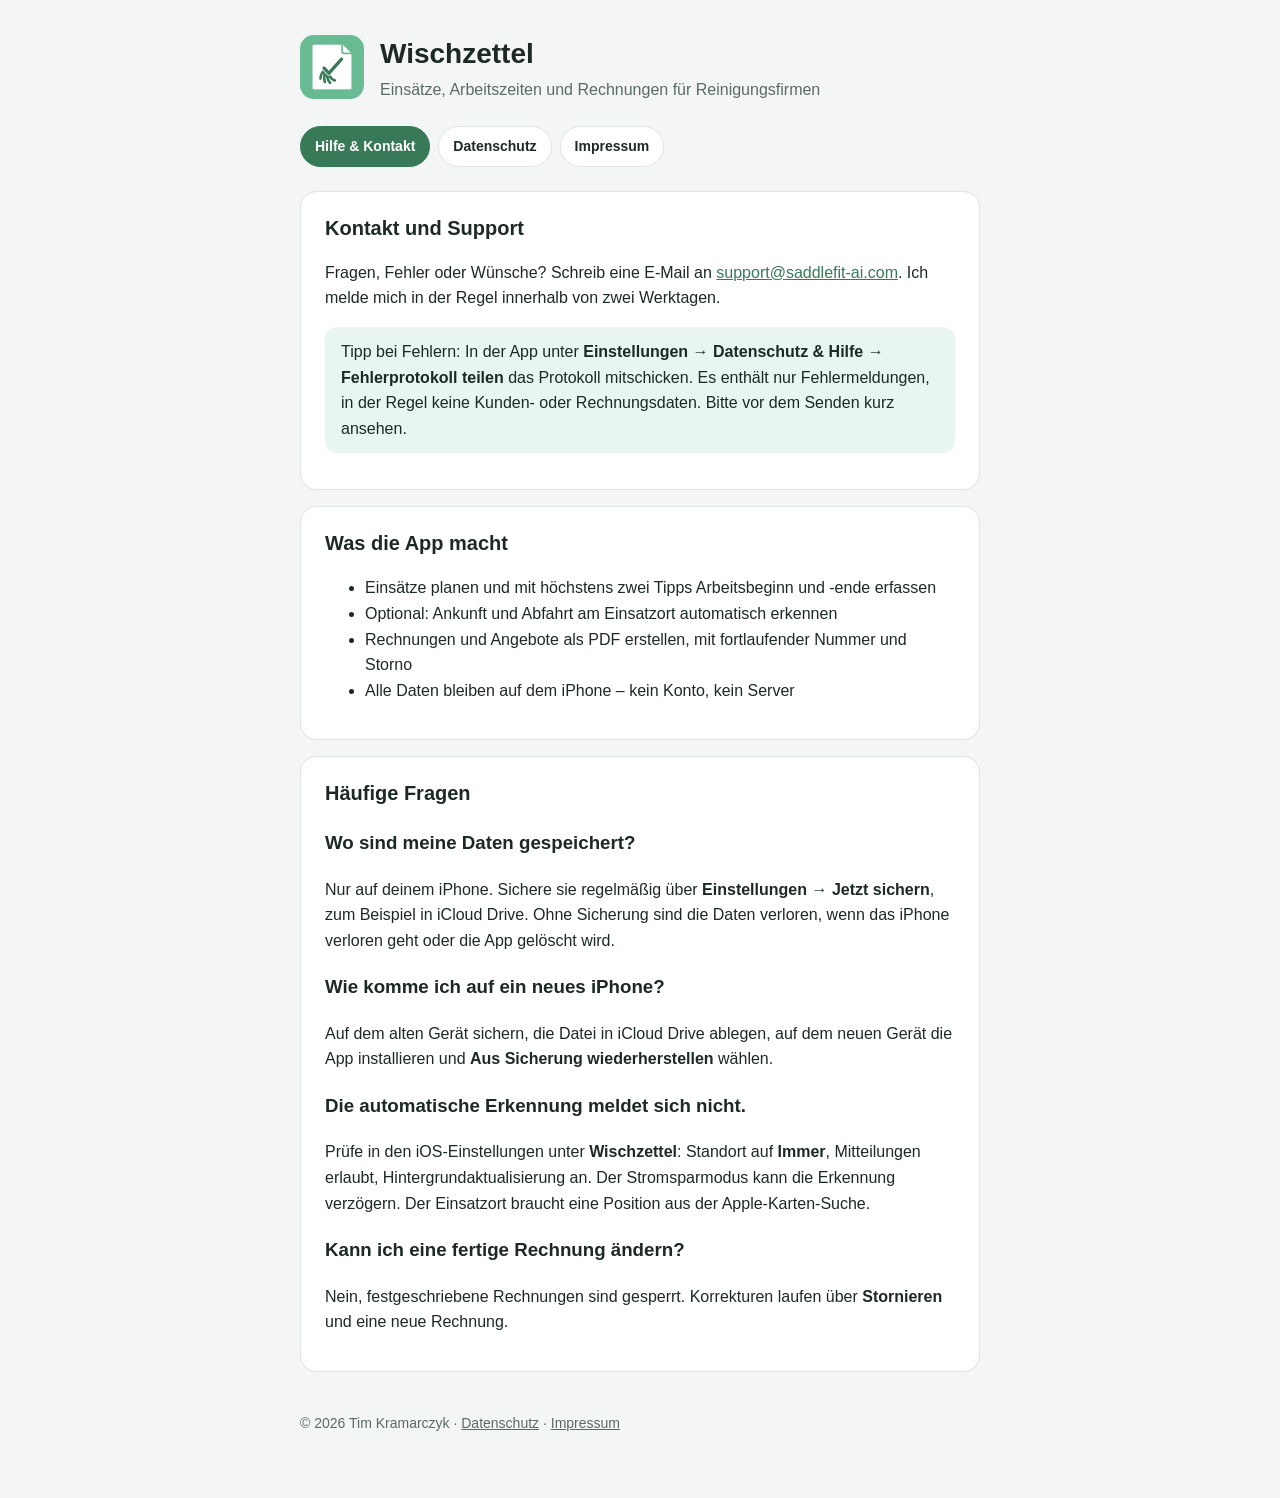
==== index.html @ 9081d2c6 "Webseite Wischzettel: Hilfe, Datenschutz, Impressum" ====
<!doctype html>
<html lang="de">
<head>
  <meta charset="utf-8">
  <meta name="viewport" content="width=device-width, initial-scale=1">
  <title>Wischzettel – Hilfe und Kontakt</title>
  <meta name="description" content="Wischzettel: Arbeitszeiten, Einsätze und Rechnungen für Reinigungsfirmen – alles lokal auf dem iPhone.">
  <link rel="stylesheet" href="style.css">
  <link rel="icon" href="icon.png">
</head>
<body>
<div class="seite">
  <header>
    <img src="icon.png" alt="">
    <div>
      <h1>Wischzettel</h1>
      <p>Einsätze, Arbeitszeiten und Rechnungen für Reinigungsfirmen</p>
    </div>
  </header>
  <nav>
    <a href="./" aria-current="page">Hilfe &amp; Kontakt</a>
    <a href="datenschutz.html">Datenschutz</a>
    <a href="impressum.html">Impressum</a>
  </nav>

  <div class="karte">
    <h2>Kontakt und Support</h2>
    <p>Fragen, Fehler oder Wünsche? Schreib eine E-Mail an
      <a href="mailto:support@saddlefit-ai.com">support@saddlefit-ai.com</a>. Ich melde mich in der Regel innerhalb von zwei Werktagen.</p>
    <p class="hinweis">Tipp bei Fehlern: In der App unter <b>Einstellungen → Datenschutz &amp; Hilfe → Fehlerprotokoll teilen</b>
      das Protokoll mitschicken. Es enthält nur Fehlermeldungen, in der Regel keine Kunden- oder Rechnungsdaten. Bitte vor dem Senden kurz ansehen.</p>
  </div>

  <div class="karte">
    <h2>Was die App macht</h2>
    <ul>
      <li>Einsätze planen und mit höchstens zwei Tipps Arbeitsbeginn und -ende erfassen</li>
      <li>Optional: Ankunft und Abfahrt am Einsatzort automatisch erkennen</li>
      <li>Rechnungen und Angebote als PDF erstellen, mit fortlaufender Nummer und Storno</li>
      <li>Alle Daten bleiben auf dem iPhone – kein Konto, kein Server</li>
    </ul>
  </div>

  <div class="karte">
    <h2>Häufige Fragen</h2>
    <h3>Wo sind meine Daten gespeichert?</h3>
    <p>Nur auf deinem iPhone. Sichere sie regelmäßig über <b>Einstellungen → Jetzt sichern</b>, zum Beispiel in iCloud Drive.
      Ohne Sicherung sind die Daten verloren, wenn das iPhone verloren geht oder die App gelöscht wird.</p>
    <h3>Wie komme ich auf ein neues iPhone?</h3>
    <p>Auf dem alten Gerät sichern, die Datei in iCloud Drive ablegen, auf dem neuen Gerät die App installieren und
      <b>Aus Sicherung wiederherstellen</b> wählen.</p>
    <h3>Die automatische Erkennung meldet sich nicht.</h3>
    <p>Prüfe in den iOS-Einstellungen unter <b>Wischzettel</b>: Standort auf <b>Immer</b>, Mitteilungen erlaubt,
      Hintergrundaktualisierung an. Der Stromsparmodus kann die Erkennung verzögern. Der Einsatzort braucht eine Position
      aus der Apple-Karten-Suche.</p>
    <h3>Kann ich eine fertige Rechnung ändern?</h3>
    <p>Nein, festgeschriebene Rechnungen sind gesperrt. Korrekturen laufen über <b>Stornieren</b> und eine neue Rechnung.</p>
  </div>

  <footer>
    © 2026 Tim Kramarczyk · <a href="datenschutz.html">Datenschutz</a> · <a href="impressum.html">Impressum</a>
  </footer>
</div>
</body>
</html>
---- style.css ----
:root {
  --akzent: #387a57;
  --akzent-hell: #e9f5ef;
  --text: #1c2a23;
  --gedaempft: #5b6b63;
  --grund: #f4f6f5;
  --flaeche: #ffffff;
  --rahmen: #dde5e0;
}
* { box-sizing: border-box; }
body {
  margin: 0;
  background: var(--grund);
  color: var(--text);
  font: 16px/1.6 -apple-system, BlinkMacSystemFont, "Segoe UI", Roboto, Helvetica, Arial, sans-serif;
}
.seite { max-width: 720px; margin: 0 auto; padding: 32px 20px 64px; }
header { display: flex; align-items: center; gap: 16px; margin-bottom: 24px; }
header img { width: 64px; height: 64px; border-radius: 14px; }
header h1 { margin: 0; font-size: 28px; }
header p { margin: 0; color: var(--gedaempft); }
nav { display: flex; flex-wrap: wrap; gap: 8px; margin-bottom: 24px; }
nav a {
  padding: 8px 14px; border-radius: 999px; background: var(--flaeche); border: 1px solid var(--rahmen);
  color: var(--text); text-decoration: none; font-weight: 600; font-size: 14px;
}
nav a[aria-current="page"] { background: var(--akzent); border-color: var(--akzent); color: #fff; }
.karte { background: var(--flaeche); border: 1px solid var(--rahmen); border-radius: 16px; padding: 20px 24px; margin-bottom: 16px; }
h2 { font-size: 20px; margin: 28px 0 8px; }
.karte h2:first-child { margin-top: 0; }
a { color: var(--akzent); }
.hinweis { background: var(--akzent-hell); border-radius: 12px; padding: 12px 16px; }
footer { margin-top: 40px; color: var(--gedaempft); font-size: 14px; }
footer a { color: var(--gedaempft); }
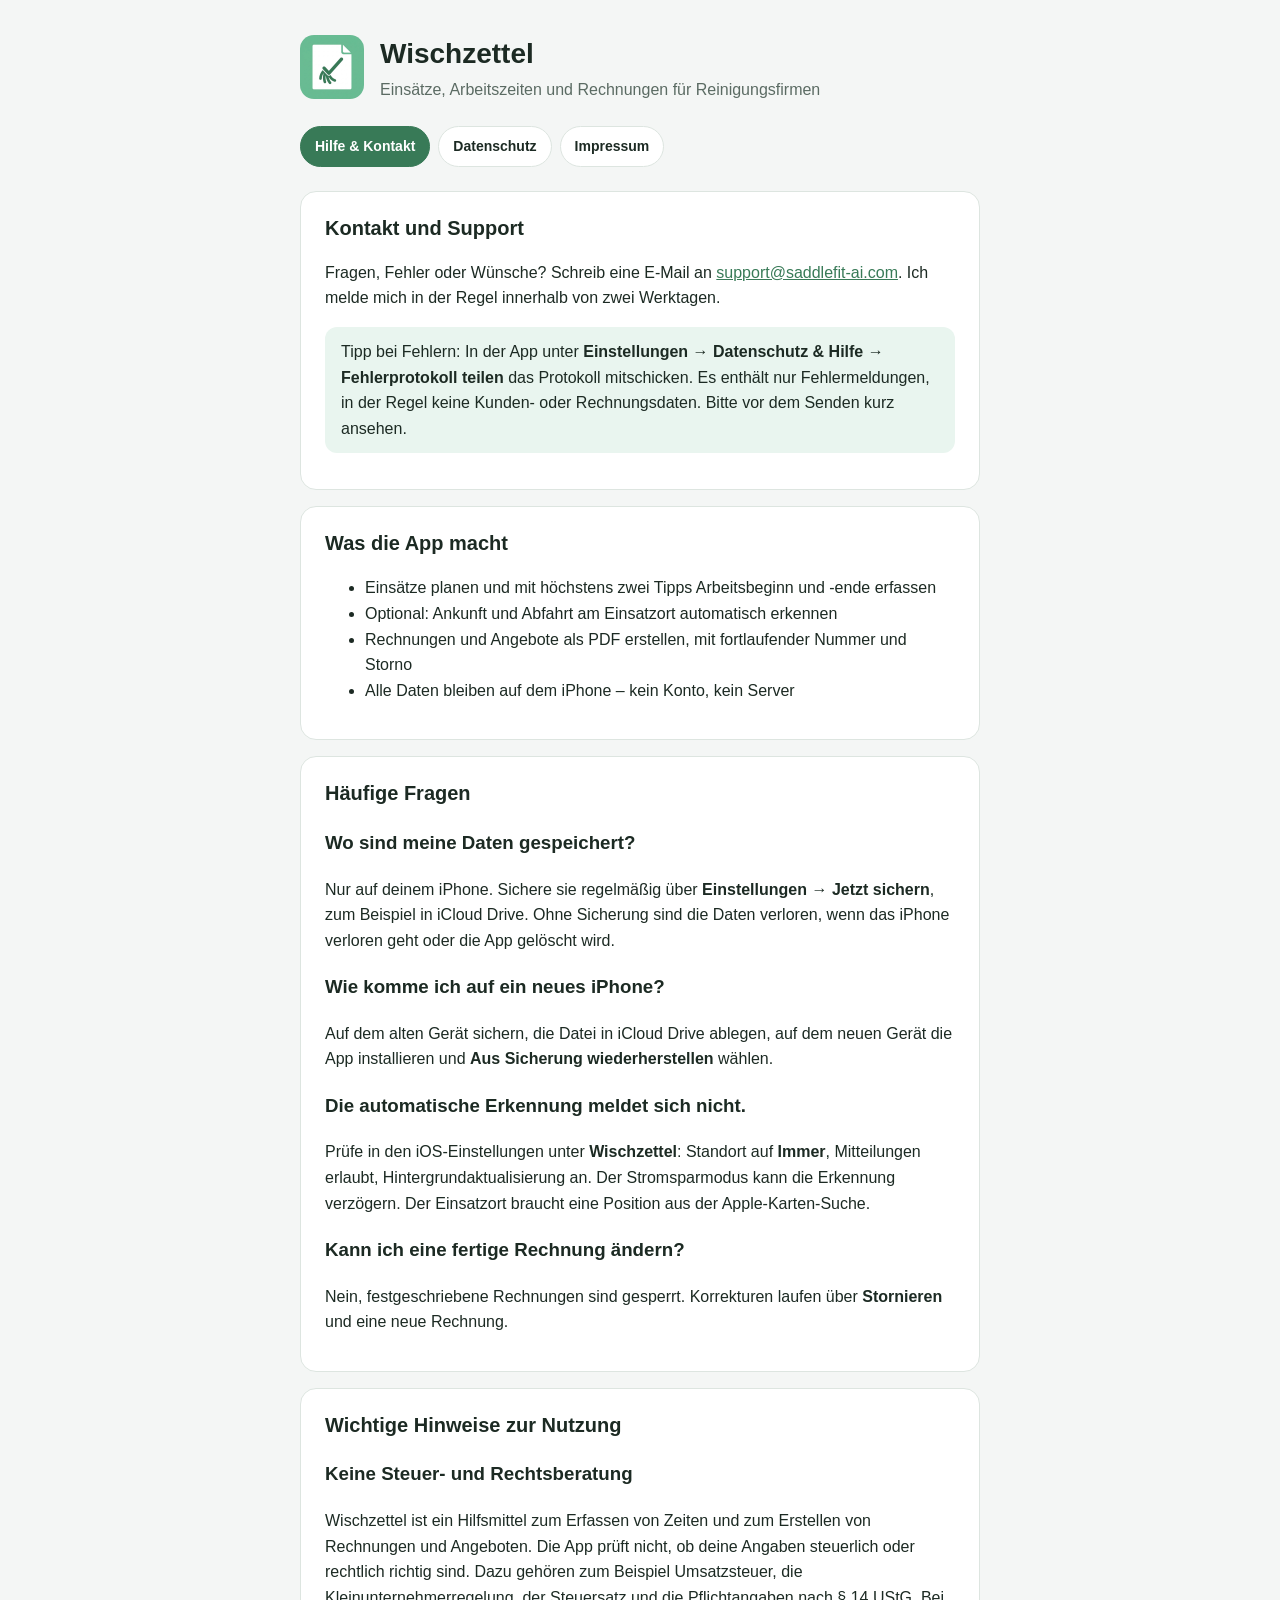
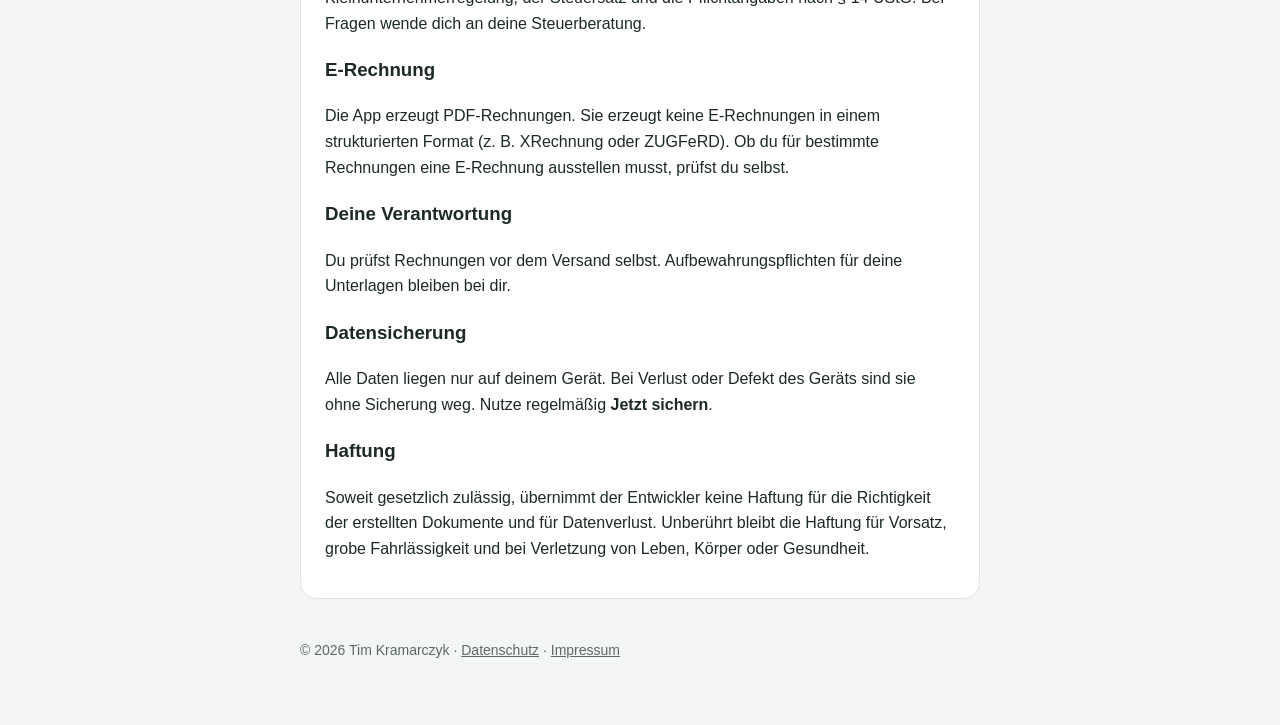
==== commit 1548df08: "Hinweise zu Steuer, E-Rechnung, Datensicherung und Haftung" ====
--- a/index.html
+++ b/index.html
@@ -57,6 +57,26 @@
     <p>Nein, festgeschriebene Rechnungen sind gesperrt. Korrekturen laufen über <b>Stornieren</b> und eine neue Rechnung.</p>
   </div>
 
+  <div class="karte">
+    <h2>Wichtige Hinweise zur Nutzung</h2>
+    <h3>Keine Steuer- und Rechtsberatung</h3>
+    <p>Wischzettel ist ein Hilfsmittel zum Erfassen von Zeiten und zum Erstellen von Rechnungen und Angeboten. Die App prüft
+      nicht, ob deine Angaben steuerlich oder rechtlich richtig sind. Dazu gehören zum Beispiel Umsatzsteuer, die
+      Kleinunternehmerregelung, der Steuersatz und die Pflichtangaben nach § 14 UStG. Bei Fragen wende dich an deine Steuerberatung.</p>
+    <h3>E-Rechnung</h3>
+    <p>Die App erzeugt PDF-Rechnungen. Sie erzeugt keine E-Rechnungen in einem strukturierten Format (z. B. XRechnung oder
+      ZUGFeRD). Ob du für bestimmte Rechnungen eine E-Rechnung ausstellen musst, prüfst du selbst.</p>
+    <h3>Deine Verantwortung</h3>
+    <p>Du prüfst Rechnungen vor dem Versand selbst. Aufbewahrungspflichten für deine Unterlagen bleiben bei dir.</p>
+    <h3>Datensicherung</h3>
+    <p>Alle Daten liegen nur auf deinem Gerät. Bei Verlust oder Defekt des Geräts sind sie ohne Sicherung weg. Nutze regelmäßig
+      <b>Jetzt sichern</b>.</p>
+    <h3>Haftung</h3>
+    <p>Soweit gesetzlich zulässig, übernimmt der Entwickler keine Haftung für die Richtigkeit der erstellten Dokumente und für
+      Datenverlust. Unberührt bleibt die Haftung für Vorsatz, grobe Fahrlässigkeit und bei Verletzung von Leben, Körper oder
+      Gesundheit.</p>
+  </div>
+
   <footer>
     © 2026 Tim Kramarczyk · <a href="datenschutz.html">Datenschutz</a> · <a href="impressum.html">Impressum</a>
   </footer>
